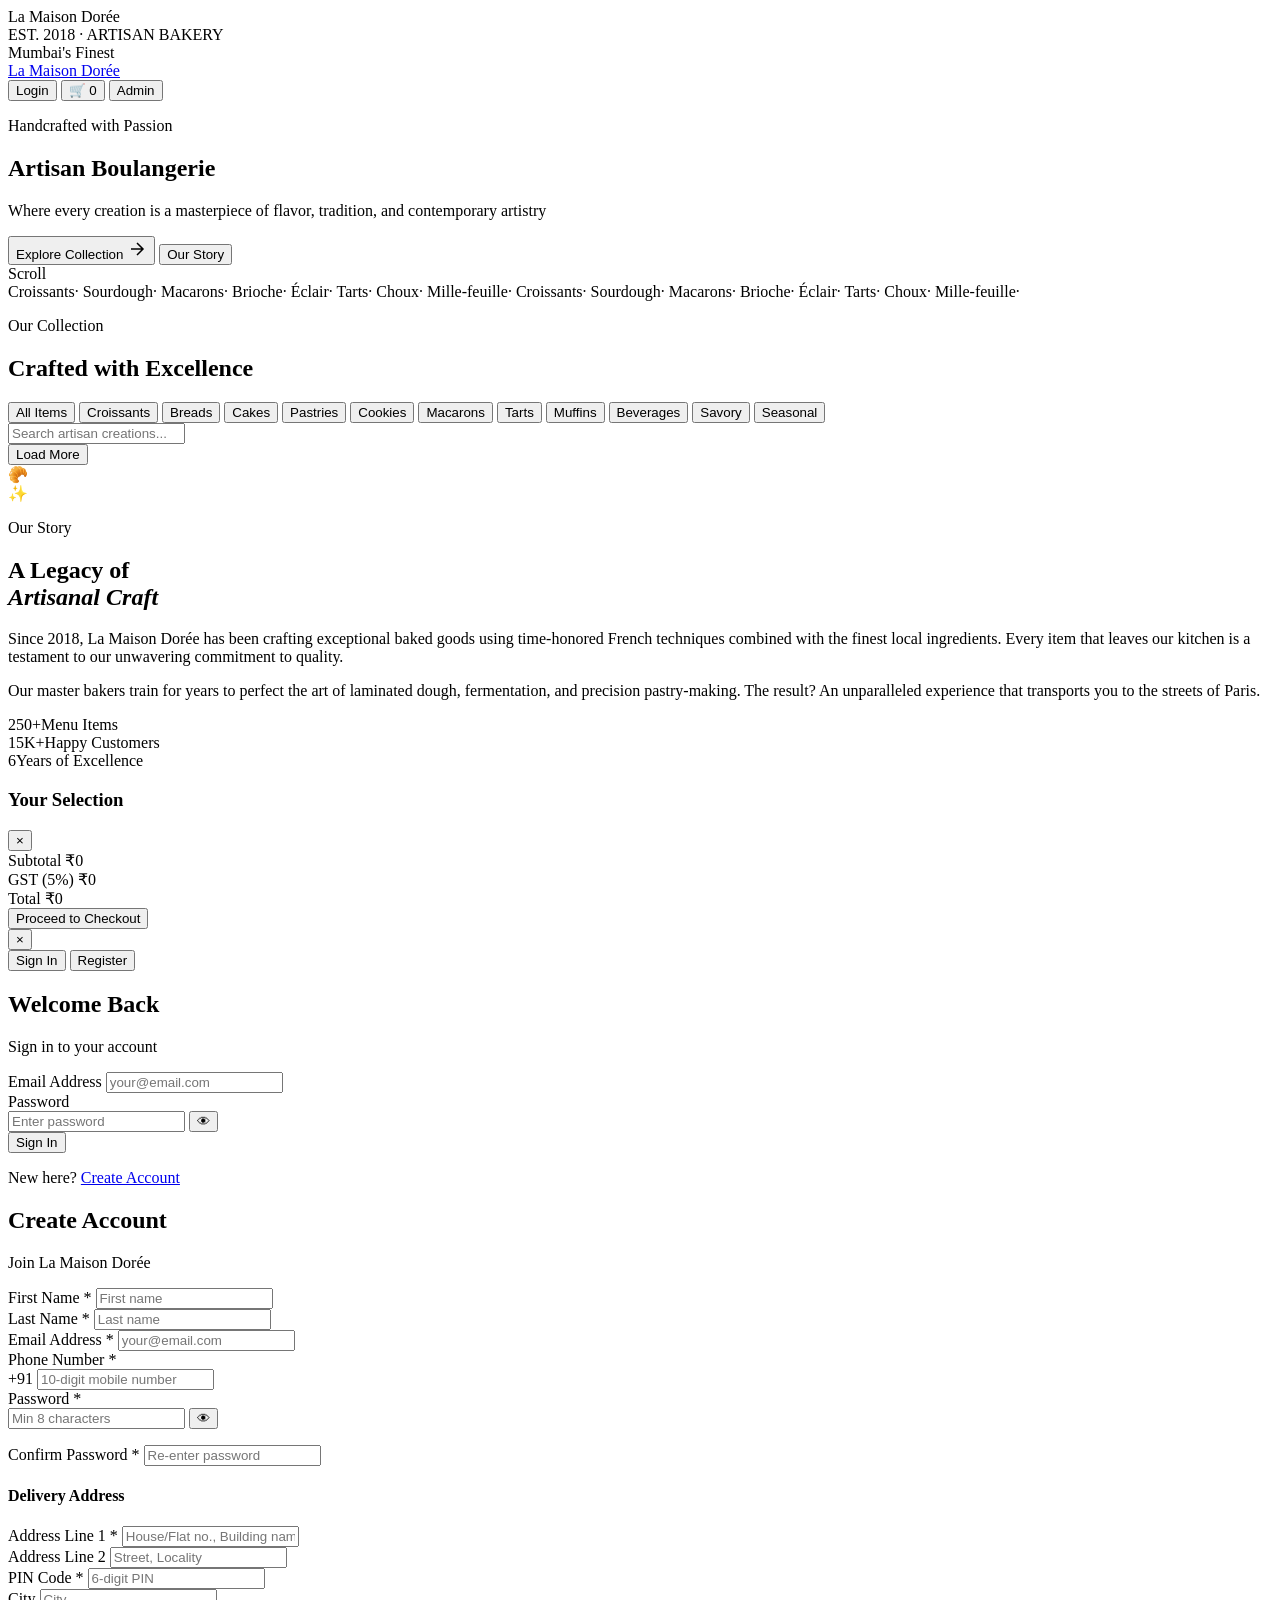
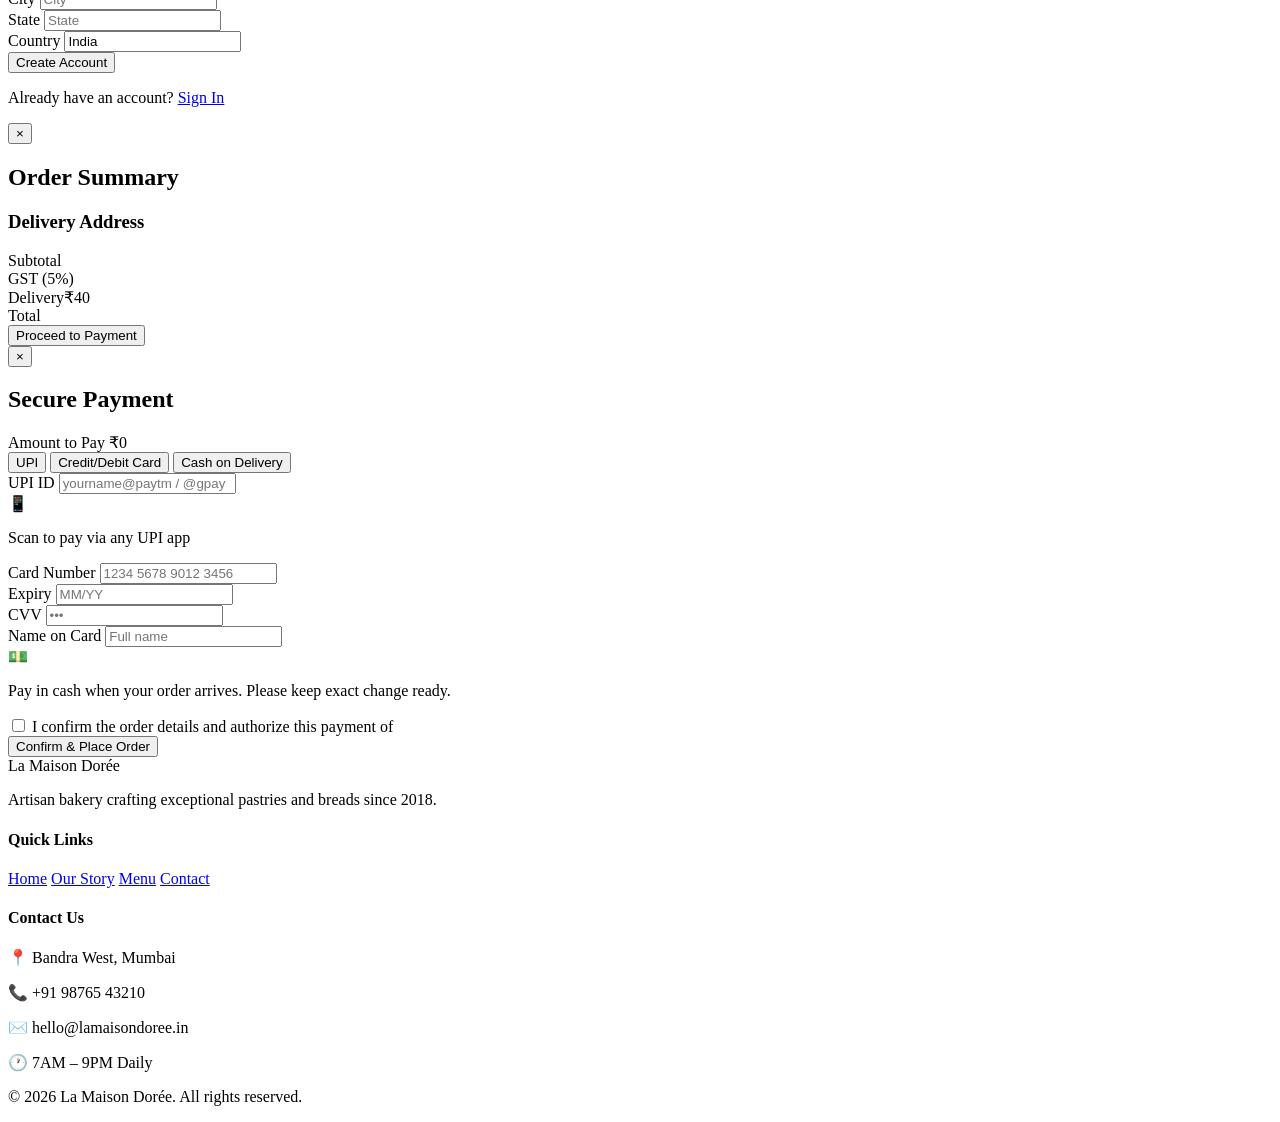
==== index.html @ 624732c1 "Add files via upload" ====
<!DOCTYPE html>
<html lang="en">
<head>
<meta charset="UTF-8">
<meta name="viewport" content="width=device-width, initial-scale=1.0">
<title>La Maison Dorée — Artisan Bakery</title>
<link rel="preconnect" href="https://fonts.googleapis.com">
<link href="https://fonts.googleapis.com/css2?family=Cormorant+Garamond:ital,wght@0,300;0,400;0,600;1,300;1,400&family=Montserrat:wght@200;300;400;500&family=Playfair+Display:ital,wght@0,400;0,700;1,400&display=swap" rel="stylesheet">
<link rel="stylesheet" href="css/customer.css">
</head>
<body>

<!-- Preloader -->
<div id="preloader">
  <div class="preloader-inner">
    <div class="preloader-logo">La Maison Dorée</div>
    <div class="preloader-line"></div>
    <div class="preloader-text">EST. 2018 · ARTISAN BAKERY</div>
  </div>
</div>

<!-- Cursor -->
<div class="custom-cursor" id="cursor"></div>
<div class="custom-cursor-follower" id="cursor-follower"></div>

<!-- Navigation -->
<nav class="nav" id="nav">
  <div class="nav-left">
    <span class="nav-tagline">Mumbai's Finest</span>
  </div>
  <div class="nav-center">
    <a href="index.html" class="nav-logo">La Maison Dorée</a>
  </div>
  <div class="nav-right">
    <button class="nav-btn" onclick="openAuthModal()">
      <span id="nav-user-name">Login</span>
    </button>
    <button class="cart-btn" onclick="openCart()">
      <span class="cart-icon">🛒</span>
      <span class="cart-count" id="cart-count">0</span>
    </button>
    <button class="nav-btn admin-link" onclick="window.location.href='admin.html'">Admin</button>
  </div>
</nav>

<!-- Hero Section -->
<section class="hero">
  <div class="hero-bg">
    <div class="hero-gradient"></div>
    <div class="hero-particles" id="particles"></div>
  </div>
  <div class="hero-content">
    <p class="hero-eyebrow reveal-up">Handcrafted with Passion</p>
    <h1 class="hero-title reveal-up">
      <span class="hero-title-line">Artisan</span>
      <span class="hero-title-line italic">Boulangerie</span>
    </h1>
    <p class="hero-subtitle reveal-up">Where every creation is a masterpiece of flavor, tradition, and contemporary artistry</p>
    <div class="hero-actions reveal-up">
      <button class="btn-primary" onclick="document.getElementById('products').scrollIntoView({behavior:'smooth'})">
        <span>Explore Collection</span>
        <svg width="20" height="20" viewBox="0 0 20 20" fill="none"><path d="M4 10h12M10 4l6 6-6 6" stroke="currentColor" stroke-width="1.5"/></svg>
      </button>
      <button class="btn-ghost" onclick="document.getElementById('about').scrollIntoView({behavior:'smooth'})">Our Story</button>
    </div>
  </div>
  <div class="hero-scroll-indicator">
    <div class="scroll-line"></div>
    <span>Scroll</span>
  </div>
</section>

<!-- Marquee -->
<div class="marquee-section">
  <div class="marquee-track">
    <span>Croissants</span><span class="dot">·</span>
    <span>Sourdough</span><span class="dot">·</span>
    <span>Macarons</span><span class="dot">·</span>
    <span>Brioche</span><span class="dot">·</span>
    <span>Éclair</span><span class="dot">·</span>
    <span>Tarts</span><span class="dot">·</span>
    <span>Choux</span><span class="dot">·</span>
    <span>Mille-feuille</span><span class="dot">·</span>
    <span>Croissants</span><span class="dot">·</span>
    <span>Sourdough</span><span class="dot">·</span>
    <span>Macarons</span><span class="dot">·</span>
    <span>Brioche</span><span class="dot">·</span>
    <span>Éclair</span><span class="dot">·</span>
    <span>Tarts</span><span class="dot">·</span>
    <span>Choux</span><span class="dot">·</span>
    <span>Mille-feuille</span><span class="dot">·</span>
  </div>
</div>

<!-- Categories Filter -->
<section class="categories-section" id="products">
  <div class="section-header">
    <p class="section-eyebrow">Our Collection</p>
    <h2 class="section-title">Crafted with Excellence</h2>
  </div>
  <div class="categories-filter" id="categories-filter">
    <button class="cat-btn active" data-cat="all">All Items</button>
    <button class="cat-btn" data-cat="croissants">Croissants</button>
    <button class="cat-btn" data-cat="breads">Breads</button>
    <button class="cat-btn" data-cat="cakes">Cakes</button>
    <button class="cat-btn" data-cat="pastries">Pastries</button>
    <button class="cat-btn" data-cat="cookies">Cookies</button>
    <button class="cat-btn" data-cat="macarons">Macarons</button>
    <button class="cat-btn" data-cat="tarts">Tarts</button>
    <button class="cat-btn" data-cat="muffins">Muffins</button>
    <button class="cat-btn" data-cat="beverages">Beverages</button>
    <button class="cat-btn" data-cat="savory">Savory</button>
    <button class="cat-btn" data-cat="seasonal">Seasonal</button>
  </div>

  <!-- Search -->
  <div class="search-bar-wrap">
    <input type="text" id="product-search" placeholder="Search artisan creations..." class="search-bar" oninput="filterProducts()">
  </div>

  <!-- Products Grid -->
  <div class="products-grid" id="products-grid"></div>
  
  <div class="load-more-wrap">
    <button class="btn-outline" id="load-more-btn" onclick="loadMore()">Load More</button>
  </div>
</section>

<!-- About Section -->
<section class="about-section" id="about">
  <div class="about-grid">
    <div class="about-visual">
      <div class="about-img-stack">
        <div class="about-img-main">🥐</div>
        <div class="about-img-accent">✨</div>
      </div>
    </div>
    <div class="about-content">
      <p class="section-eyebrow">Our Story</p>
      <h2 class="section-title">A Legacy of<br><em>Artisanal Craft</em></h2>
      <p class="about-text">Since 2018, La Maison Dorée has been crafting exceptional baked goods using time-honored French techniques combined with the finest local ingredients. Every item that leaves our kitchen is a testament to our unwavering commitment to quality.</p>
      <p class="about-text">Our master bakers train for years to perfect the art of laminated dough, fermentation, and precision pastry-making. The result? An unparalleled experience that transports you to the streets of Paris.</p>
      <div class="about-stats">
        <div class="stat"><span class="stat-num">250+</span><span class="stat-label">Menu Items</span></div>
        <div class="stat"><span class="stat-num">15K+</span><span class="stat-label">Happy Customers</span></div>
        <div class="stat"><span class="stat-num">6</span><span class="stat-label">Years of Excellence</span></div>
      </div>
    </div>
  </div>
</section>

<!-- Cart Sidebar -->
<div class="cart-overlay" id="cart-overlay" onclick="closeCart()"></div>
<div class="cart-sidebar" id="cart-sidebar">
  <div class="cart-header">
    <h3>Your Selection</h3>
    <button onclick="closeCart()" class="cart-close">×</button>
  </div>
  <div class="cart-items" id="cart-items"></div>
  <div class="cart-footer">
    <div class="cart-total-row">
      <span>Subtotal</span>
      <span id="cart-subtotal">₹0</span>
    </div>
    <div class="cart-total-row">
      <span>GST (5%)</span>
      <span id="cart-tax">₹0</span>
    </div>
    <div class="cart-total-row cart-total-final">
      <span>Total</span>
      <span id="cart-total">₹0</span>
    </div>
    <button class="btn-primary full-width" onclick="proceedToCheckout()">Proceed to Checkout</button>
  </div>
</div>

<!-- Auth Modal -->
<div class="modal-overlay" id="auth-modal-overlay">
  <div class="modal auth-modal">
    <button class="modal-close" onclick="closeAuthModal()">×</button>
    <div class="auth-tabs">
      <button class="auth-tab active" id="login-tab" onclick="switchTab('login')">Sign In</button>
      <button class="auth-tab" id="signup-tab" onclick="switchTab('signup')">Register</button>
    </div>
    
    <!-- Login Form -->
    <div id="login-form" class="auth-form">
      <h2>Welcome Back</h2>
      <p class="auth-subtitle">Sign in to your account</p>
      <div class="form-group">
        <label>Email Address</label>
        <input type="email" id="login-email" placeholder="your@email.com" class="form-input">
      </div>
      <div class="form-group">
        <label>Password</label>
        <div class="input-pw-wrap">
          <input type="password" id="login-password" placeholder="Enter password" class="form-input">
          <button class="pw-toggle" onclick="togglePw('login-password')">👁</button>
        </div>
      </div>
      <div id="login-error" class="form-error"></div>
      <button class="btn-primary full-width" onclick="loginUser()">Sign In</button>
      <p class="auth-switch">New here? <a href="#" onclick="switchTab('signup')">Create Account</a></p>
    </div>
    
    <!-- Signup Form -->
    <div id="signup-form" class="auth-form hidden">
      <h2>Create Account</h2>
      <p class="auth-subtitle">Join La Maison Dorée</p>
      <div class="form-row">
        <div class="form-group">
          <label>First Name *</label>
          <input type="text" id="su-fname" placeholder="First name" class="form-input">
        </div>
        <div class="form-group">
          <label>Last Name *</label>
          <input type="text" id="su-lname" placeholder="Last name" class="form-input">
        </div>
      </div>
      <div class="form-group">
        <label>Email Address *</label>
        <input type="email" id="su-email" placeholder="your@email.com" class="form-input">
      </div>
      <div class="form-group">
        <label>Phone Number *</label>
        <div class="phone-wrap">
          <span class="phone-prefix">+91</span>
          <input type="tel" id="su-phone" placeholder="10-digit mobile number" class="form-input" maxlength="10">
        </div>
      </div>
      <div class="form-group">
        <label>Password *</label>
        <div class="input-pw-wrap">
          <input type="password" id="su-password" placeholder="Min 8 characters" class="form-input" oninput="checkPasswordStrength(this.value)">
          <button class="pw-toggle" onclick="togglePw('su-password')">👁</button>
        </div>
        <div class="pw-strength-bar"><div id="pw-strength-fill"></div></div>
        <p class="pw-strength-text" id="pw-strength-text"></p>
      </div>
      <div class="form-group">
        <label>Confirm Password *</label>
        <input type="password" id="su-confirm-password" placeholder="Re-enter password" class="form-input">
      </div>
      <div class="address-section">
        <h4 class="address-title">Delivery Address</h4>
        <div class="form-group">
          <label>Address Line 1 *</label>
          <input type="text" id="su-addr1" placeholder="House/Flat no., Building name" class="form-input">
        </div>
        <div class="form-group">
          <label>Address Line 2</label>
          <input type="text" id="su-addr2" placeholder="Street, Locality" class="form-input">
        </div>
        <div class="form-row">
          <div class="form-group">
            <label>PIN Code *</label>
            <input type="text" id="su-pin" placeholder="6-digit PIN" class="form-input" maxlength="6" oninput="fetchPincode(this.value)">
          </div>
          <div class="form-group">
            <label>City</label>
            <input type="text" id="su-city" placeholder="City" class="form-input" readonly>
          </div>
        </div>
        <div class="form-row">
          <div class="form-group">
            <label>State</label>
            <input type="text" id="su-state" placeholder="State" class="form-input" readonly>
          </div>
          <div class="form-group">
            <label>Country</label>
            <input type="text" id="su-country" value="India" class="form-input" readonly>
          </div>
        </div>
      </div>
      <div id="signup-error" class="form-error"></div>
      <button class="btn-primary full-width" onclick="registerUser()">Create Account</button>
      <p class="auth-switch">Already have an account? <a href="#" onclick="switchTab('login')">Sign In</a></p>
    </div>
  </div>
</div>

<!-- Checkout Modal -->
<div class="modal-overlay" id="checkout-modal-overlay">
  <div class="modal checkout-modal">
    <button class="modal-close" onclick="closeCheckout()">×</button>
    <h2>Order Summary</h2>
    <div id="checkout-items-list"></div>
    <div class="checkout-address-section">
      <h3>Delivery Address</h3>
      <div id="checkout-address-display"></div>
    </div>
    <div class="checkout-totals">
      <div class="checkout-row"><span>Subtotal</span><span id="co-subtotal"></span></div>
      <div class="checkout-row"><span>GST (5%)</span><span id="co-tax"></span></div>
      <div class="checkout-row"><span>Delivery</span><span>₹40</span></div>
      <div class="checkout-row total-row"><span>Total</span><span id="co-total"></span></div>
    </div>
    <button class="btn-primary full-width" onclick="goToPayment()">Proceed to Payment</button>
  </div>
</div>

<!-- Payment Modal -->
<div class="modal-overlay" id="payment-modal-overlay">
  <div class="modal payment-modal">
    <button class="modal-close" onclick="closePayment()">×</button>
    <h2>Secure Payment</h2>
    <div class="payment-amount-display">
      <span class="pay-label">Amount to Pay</span>
      <span class="pay-amount" id="pay-amount-display">₹0</span>
    </div>
    <div class="payment-methods">
      <button class="pay-method-btn active" data-method="upi">UPI</button>
      <button class="pay-method-btn" data-method="card">Credit/Debit Card</button>
      <button class="pay-method-btn" data-method="cod">Cash on Delivery</button>
    </div>
    <div class="pay-upi pay-section active" id="pay-upi">
      <div class="form-group">
        <label>UPI ID</label>
        <input type="text" id="upi-id" placeholder="yourname@paytm / @gpay" class="form-input">
      </div>
      <div class="qr-mock">
        <div class="qr-inner">📱</div>
        <p>Scan to pay via any UPI app</p>
      </div>
    </div>
    <div class="pay-card pay-section" id="pay-card">
      <div class="form-group">
        <label>Card Number</label>
        <input type="text" id="card-num" placeholder="1234 5678 9012 3456" class="form-input" maxlength="19" oninput="formatCard(this)">
      </div>
      <div class="form-row">
        <div class="form-group">
          <label>Expiry</label>
          <input type="text" id="card-exp" placeholder="MM/YY" class="form-input" maxlength="5">
        </div>
        <div class="form-group">
          <label>CVV</label>
          <input type="password" id="card-cvv" placeholder="•••" class="form-input" maxlength="3">
        </div>
      </div>
      <div class="form-group">
        <label>Name on Card</label>
        <input type="text" id="card-name" placeholder="Full name" class="form-input">
      </div>
    </div>
    <div class="pay-cod pay-section" id="pay-cod">
      <div class="cod-info">
        <span class="cod-icon">💵</span>
        <p>Pay in cash when your order arrives. Please keep exact change ready.</p>
      </div>
    </div>
    <div class="payment-confirm-check">
      <label class="checkbox-label">
        <input type="checkbox" id="payment-confirm-checkbox">
        <span class="checkmark"></span>
        I confirm the order details and authorize this payment of <strong id="confirm-amount"></strong>
      </label>
    </div>
    <button class="btn-primary full-width" onclick="confirmPayment()">Confirm & Place Order</button>
  </div>
</div>

<!-- Footer -->
<footer class="footer">
  <div class="footer-top">
    <div class="footer-brand">
      <div class="footer-logo">La Maison Dorée</div>
      <p>Artisan bakery crafting exceptional pastries and breads since 2018.</p>
    </div>
    <div class="footer-links">
      <h4>Quick Links</h4>
      <a href="#">Home</a>
      <a href="#">Our Story</a>
      <a href="#">Menu</a>
      <a href="#">Contact</a>
    </div>
    <div class="footer-contact">
      <h4>Contact Us</h4>
      <p>📍 Bandra West, Mumbai</p>
      <p>📞 +91 98765 43210</p>
      <p>✉️ hello@lamaisondoree.in</p>
      <p>🕐 7AM – 9PM Daily</p>
    </div>
  </div>
  <div class="footer-bottom">
    <p>© 2026 La Maison Dorée. All rights reserved.</p>
  </div>
</footer>

<!-- Toast Notification -->
<div class="toast" id="toast"></div>

<script src="js/products-data.js"></script>
<script src="js/customer.js"></script>
</body>
</html>
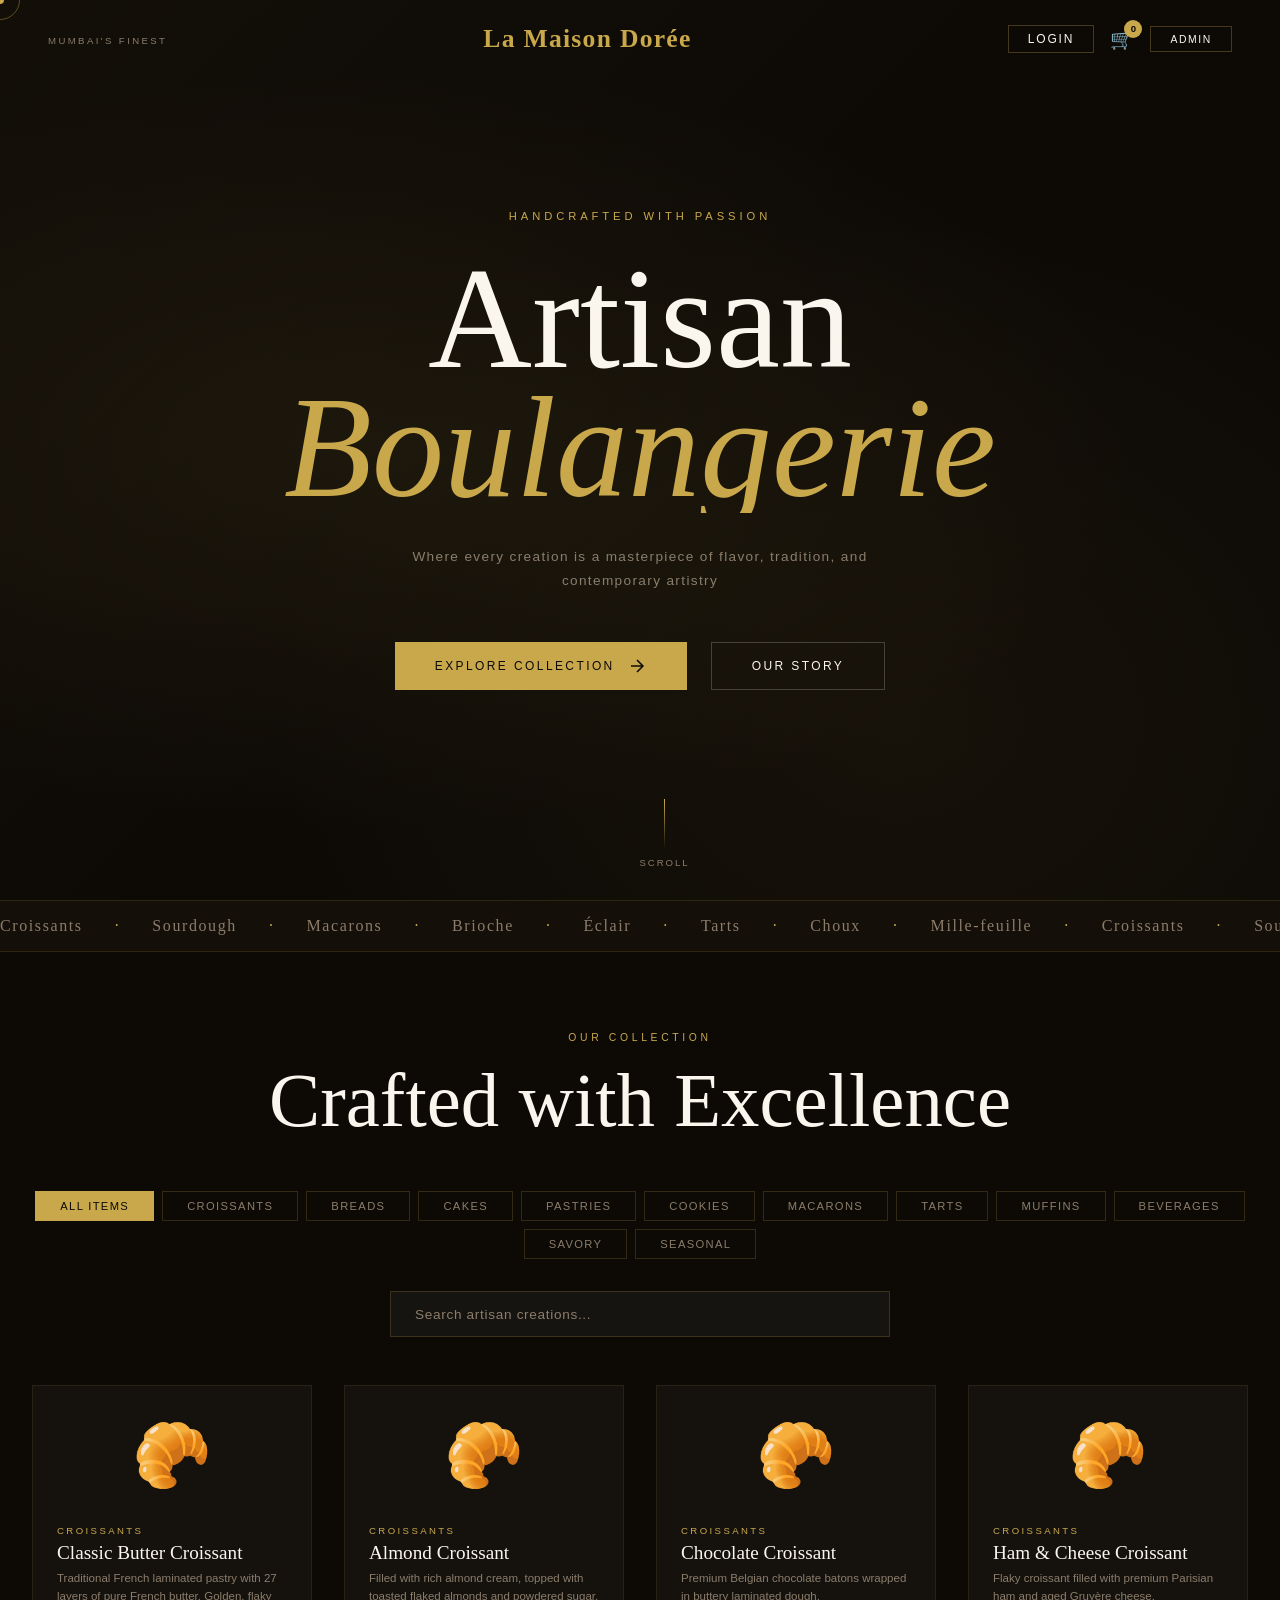
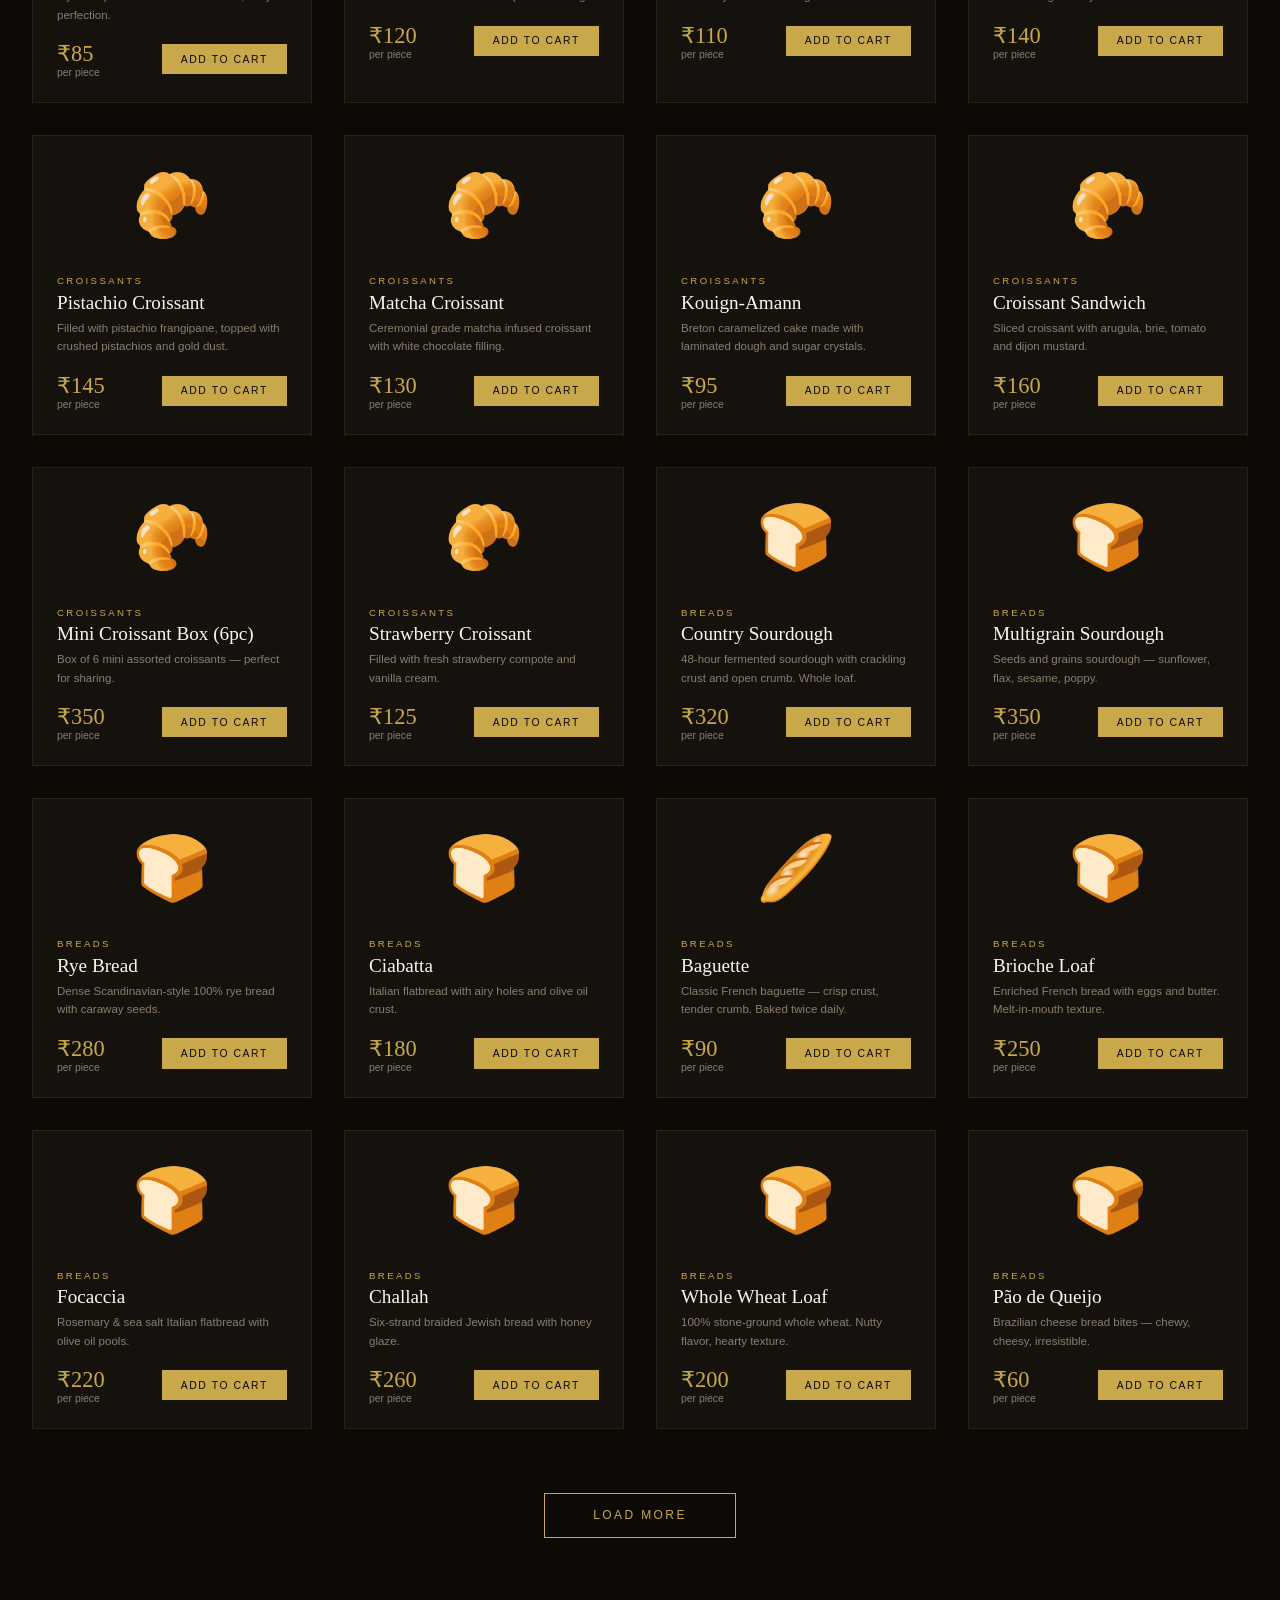
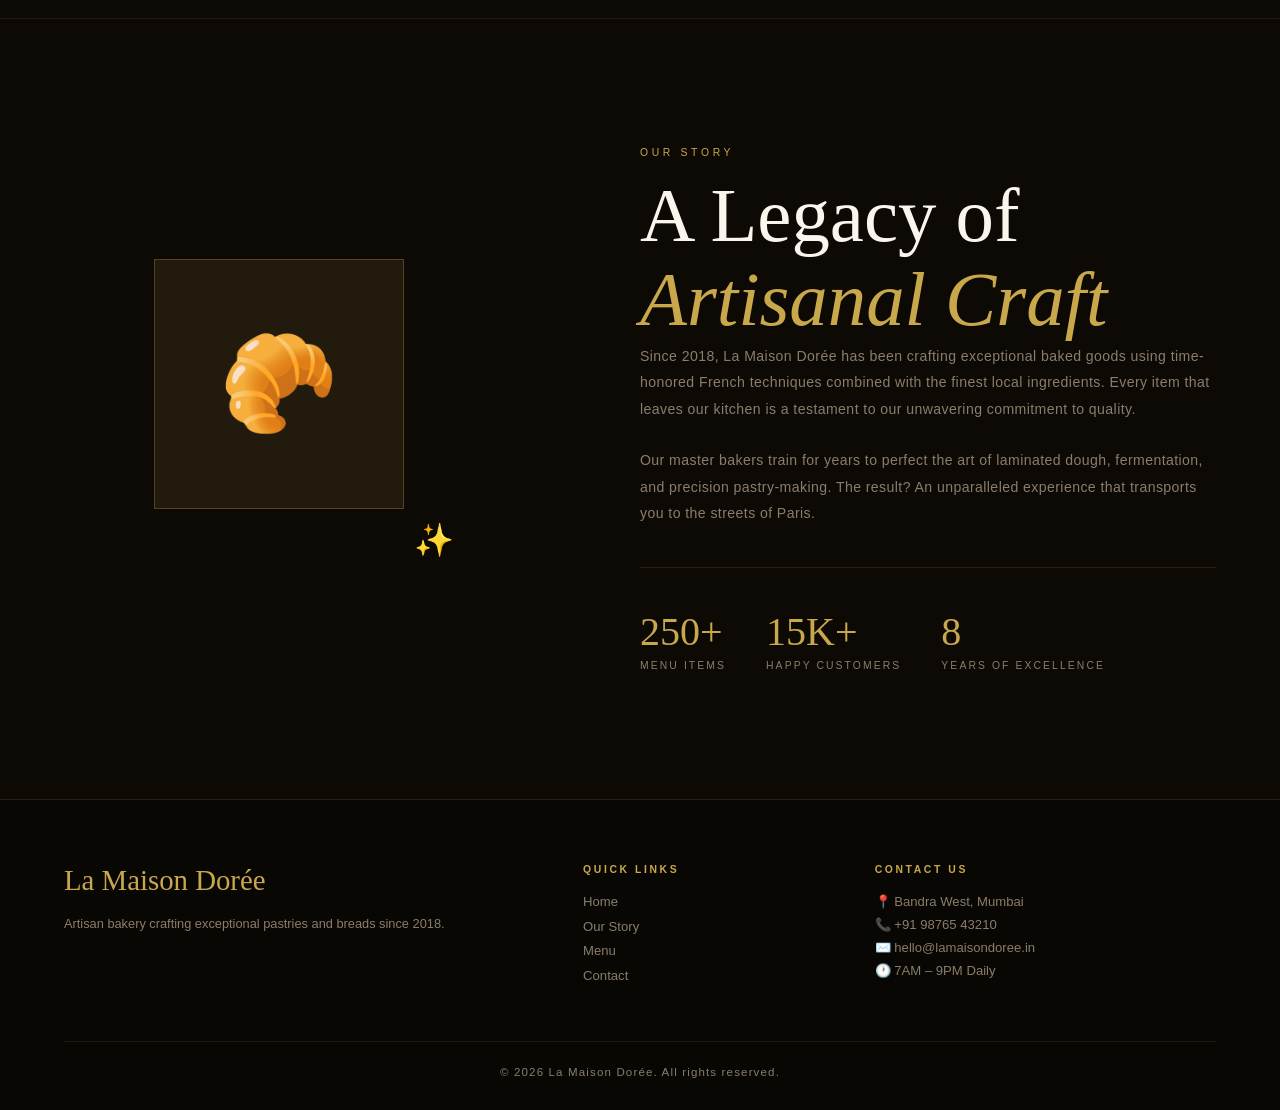
==== commit b513a9f6: "Update years of excellence from 6 to 8" ====
--- a/index.html
+++ b/index.html
@@ -143,7 +143,7 @@
       <div class="about-stats">
         <div class="stat"><span class="stat-num">250+</span><span class="stat-label">Menu Items</span></div>
         <div class="stat"><span class="stat-num">15K+</span><span class="stat-label">Happy Customers</span></div>
-        <div class="stat"><span class="stat-num">6</span><span class="stat-label">Years of Excellence</span></div>
+        <div class="stat"><span class="stat-num">8</span><span class="stat-label">Years of Excellence</span></div>
       </div>
     </div>
   </div>
--- a/css/customer.css
+++ b/css/customer.css
@@ -0,0 +1,798 @@
+/* =====================================================
+   LA MAISON DORÉE — Customer CSS
+   Inspired by Pagani's elegance & precision
+   ===================================================== */
+
+:root {
+  --gold: #C9A84C;
+  --gold-light: #E8C97A;
+  --gold-dark: #9A7A2E;
+  --cream: #FAF6EE;
+  --cream-dark: #F0E8D8;
+  --noir: #0D0A06;
+  --noir-soft: #1A1511;
+  --charcoal: #2C2416;
+  --warm-gray: #8B7D6B;
+  --white: #FFFFFF;
+  --font-display: 'Cormorant Garamond', serif;
+  --font-body: 'Montserrat', sans-serif;
+  --font-accent: 'Playfair Display', serif;
+  --ease-luxury: cubic-bezier(0.25, 0.46, 0.45, 0.94);
+  --ease-sharp: cubic-bezier(0.76, 0, 0.24, 1);
+  --transition: all 0.6s var(--ease-luxury);
+}
+
+* { margin: 0; padding: 0; box-sizing: border-box; }
+
+html { scroll-behavior: smooth; }
+
+body {
+  background: var(--noir);
+  color: var(--cream);
+  font-family: var(--font-body);
+  overflow-x: hidden;
+  cursor: none;
+}
+
+/* ---- CUSTOM CURSOR ---- */
+.custom-cursor {
+  position: fixed; width: 8px; height: 8px;
+  background: var(--gold); border-radius: 50%;
+  pointer-events: none; z-index: 10000;
+  transition: transform 0.1s;
+  transform: translate(-50%,-50%);
+}
+.custom-cursor-follower {
+  position: fixed; width: 40px; height: 40px;
+  border: 1px solid rgba(201,168,76,0.4); border-radius: 50%;
+  pointer-events: none; z-index: 9999;
+  transition: transform 0.35s var(--ease-luxury);
+  transform: translate(-50%,-50%);
+}
+body:hover .custom-cursor { transform: translate(-50%,-50%) scale(1); }
+a, button { cursor: none; }
+
+/* ---- PRELOADER ---- */
+#preloader {
+  position: fixed; inset: 0;
+  background: var(--noir);
+  z-index: 99999;
+  display: flex; align-items: center; justify-content: center;
+  transition: opacity 0.8s var(--ease-luxury), visibility 0.8s;
+}
+#preloader.done { opacity: 0; visibility: hidden; }
+
+.preloader-inner { text-align: center; }
+.preloader-logo {
+  font-family: var(--font-display);
+  font-size: clamp(2rem, 6vw, 4rem);
+  color: var(--gold);
+  letter-spacing: 0.08em;
+  opacity: 0;
+  animation: fadeInUp 1s 0.3s var(--ease-luxury) forwards;
+}
+.preloader-line {
+  width: 0; height: 1px;
+  background: var(--gold);
+  margin: 1.5rem auto;
+  animation: expandLine 1.2s 0.8s var(--ease-sharp) forwards;
+}
+.preloader-text {
+  font-size: 0.65rem; letter-spacing: 0.3em;
+  color: var(--warm-gray); text-transform: uppercase;
+  opacity: 0;
+  animation: fadeInUp 0.8s 1.4s var(--ease-luxury) forwards;
+}
+
+@keyframes fadeInUp {
+  from { opacity: 0; transform: translateY(20px); }
+  to { opacity: 1; transform: translateY(0); }
+}
+@keyframes expandLine {
+  to { width: 200px; }
+}
+
+/* ---- NAVIGATION ---- */
+.nav {
+  position: fixed; top: 0; left: 0; right: 0; z-index: 1000;
+  display: flex; align-items: center; justify-content: space-between;
+  padding: 1.5rem 3rem;
+  background: transparent;
+  transition: var(--transition);
+  border-bottom: 1px solid transparent;
+}
+.nav.scrolled {
+  background: rgba(13,10,6,0.95);
+  border-bottom-color: rgba(201,168,76,0.15);
+  padding: 1rem 3rem;
+  backdrop-filter: blur(20px);
+}
+.nav-logo {
+  font-family: var(--font-display);
+  font-size: 1.6rem; font-weight: 600;
+  color: var(--gold); text-decoration: none;
+  letter-spacing: 0.05em;
+  transition: var(--transition);
+}
+.nav-tagline {
+  font-size: 0.6rem; letter-spacing: 0.25em;
+  color: var(--warm-gray); text-transform: uppercase;
+}
+.nav-btn {
+  background: none; border: 1px solid rgba(201,168,76,0.3);
+  color: var(--cream); padding: 0.4rem 1.2rem;
+  font-family: var(--font-body); font-size: 0.75rem;
+  letter-spacing: 0.15em; text-transform: uppercase;
+  transition: var(--transition); cursor: none;
+}
+.nav-btn:hover {
+  background: var(--gold); color: var(--noir);
+  border-color: var(--gold);
+}
+.nav-right { display: flex; gap: 1rem; align-items: center; }
+.cart-btn {
+  background: none; border: none; position: relative;
+  font-size: 1.2rem; cursor: none;
+  transition: transform 0.3s;
+}
+.cart-btn:hover { transform: scale(1.15); }
+.cart-count {
+  position: absolute; top: -8px; right: -8px;
+  background: var(--gold); color: var(--noir);
+  border-radius: 50%; width: 18px; height: 18px;
+  display: flex; align-items: center; justify-content: center;
+  font-size: 0.6rem; font-weight: 600;
+}
+.admin-link { font-size: 0.65rem !important; }
+
+/* ---- HERO ---- */
+.hero {
+  height: 100vh; position: relative;
+  display: flex; align-items: center; justify-content: center;
+  overflow: hidden;
+}
+.hero-bg {
+  position: absolute; inset: 0;
+  background: radial-gradient(ellipse at 30% 50%, rgba(201,168,76,0.08) 0%, transparent 60%),
+              radial-gradient(ellipse at 70% 80%, rgba(201,168,76,0.05) 0%, transparent 50%),
+              var(--noir);
+}
+.hero-gradient {
+  position: absolute; inset: 0;
+  background: linear-gradient(135deg, rgba(201,168,76,0.03) 0%, transparent 50%);
+}
+.hero-particles {
+  position: absolute; inset: 0; overflow: hidden;
+}
+.particle {
+  position: absolute; border-radius: 50%;
+  background: var(--gold); opacity: 0;
+  animation: floatParticle var(--dur, 8s) var(--delay, 0s) infinite ease-in-out;
+}
+@keyframes floatParticle {
+  0%, 100% { opacity: 0; transform: translateY(0) scale(0); }
+  10% { opacity: 0.6; }
+  50% { transform: translateY(-80px) scale(1); opacity: 0.3; }
+  90% { opacity: 0; }
+}
+
+.hero-content {
+  text-align: center; z-index: 2; padding: 2rem;
+  max-width: 900px;
+}
+.hero-eyebrow {
+  font-size: 0.7rem; letter-spacing: 0.35em;
+  text-transform: uppercase; color: var(--gold);
+  margin-bottom: 2rem; opacity: 0;
+  animation: revealUp 1s 1.8s var(--ease-luxury) forwards;
+}
+.hero-title {
+  font-family: var(--font-display);
+  font-size: clamp(4rem, 12vw, 9rem);
+  font-weight: 300; line-height: 0.9;
+  color: var(--cream); margin-bottom: 2rem;
+  overflow: hidden;
+}
+.hero-title-line {
+  display: block; opacity: 0;
+  animation: revealLine 1.2s var(--ease-sharp) forwards;
+}
+.hero-title-line:nth-child(1) { animation-delay: 2s; }
+.hero-title-line:nth-child(2) { animation-delay: 2.3s; color: var(--gold); }
+.hero-title .italic { font-style: italic; font-weight: 300; }
+
+.hero-subtitle {
+  font-size: 0.85rem; letter-spacing: 0.1em;
+  color: var(--warm-gray); max-width: 500px; margin: 0 auto 3rem;
+  line-height: 1.8; opacity: 0;
+  animation: revealUp 1s 2.8s var(--ease-luxury) forwards;
+}
+.hero-actions {
+  display: flex; gap: 1.5rem; justify-content: center;
+  opacity: 0; animation: revealUp 1s 3.1s var(--ease-luxury) forwards;
+}
+@keyframes revealUp {
+  from { opacity: 0; transform: translateY(30px); }
+  to { opacity: 1; transform: translateY(0); }
+}
+@keyframes revealLine {
+  from { opacity: 0; transform: translateY(100%); }
+  to { opacity: 1; transform: translateY(0); }
+}
+
+.hero-scroll-indicator {
+  position: absolute; bottom: 2rem; left: 50%;
+  transform: translateX(-50%);
+  display: flex; flex-direction: column; align-items: center; gap: 0.5rem;
+  opacity: 0; animation: fadeInUp 1s 3.5s forwards;
+  color: var(--warm-gray); font-size: 0.6rem;
+  letter-spacing: 0.2em; text-transform: uppercase;
+}
+.scroll-line {
+  width: 1px; height: 50px;
+  background: linear-gradient(to bottom, var(--gold), transparent);
+  animation: scrollPulse 2s infinite;
+}
+@keyframes scrollPulse {
+  0%, 100% { opacity: 0.3; transform: scaleY(0.8); }
+  50% { opacity: 1; transform: scaleY(1); }
+}
+
+/* ---- BUTTONS ---- */
+.btn-primary {
+  display: inline-flex; align-items: center; gap: 0.75rem;
+  background: var(--gold); color: var(--noir);
+  border: none; padding: 0.9rem 2.5rem;
+  font-family: var(--font-body); font-size: 0.75rem;
+  letter-spacing: 0.2em; text-transform: uppercase;
+  font-weight: 500; cursor: none;
+  position: relative; overflow: hidden;
+  transition: var(--transition);
+}
+.btn-primary::before {
+  content: ''; position: absolute; inset: 0;
+  background: var(--gold-dark);
+  transform: scaleX(0); transform-origin: right;
+  transition: transform 0.5s var(--ease-sharp);
+}
+.btn-primary:hover::before { transform: scaleX(1); transform-origin: left; }
+.btn-primary span, .btn-primary svg { position: relative; z-index: 1; }
+
+.btn-ghost {
+  background: transparent; color: var(--cream);
+  border: 1px solid rgba(255,255,255,0.2);
+  padding: 0.9rem 2.5rem;
+  font-family: var(--font-body); font-size: 0.75rem;
+  letter-spacing: 0.2em; text-transform: uppercase;
+  cursor: none; transition: var(--transition);
+}
+.btn-ghost:hover { border-color: var(--gold); color: var(--gold); }
+
+.btn-outline {
+  background: transparent; color: var(--gold);
+  border: 1px solid var(--gold);
+  padding: 0.9rem 3rem;
+  font-family: var(--font-body); font-size: 0.75rem;
+  letter-spacing: 0.2em; text-transform: uppercase;
+  cursor: none; transition: var(--transition);
+}
+.btn-outline:hover { background: var(--gold); color: var(--noir); }
+.full-width { width: 100%; justify-content: center; }
+
+/* ---- MARQUEE ---- */
+.marquee-section {
+  border-top: 1px solid rgba(201,168,76,0.15);
+  border-bottom: 1px solid rgba(201,168,76,0.15);
+  padding: 1rem 0; overflow: hidden;
+  background: rgba(201,168,76,0.03);
+}
+.marquee-track {
+  display: flex; gap: 2rem; white-space: nowrap;
+  animation: marquee 25s linear infinite;
+  font-family: var(--font-display);
+  font-size: 1rem; color: var(--warm-gray);
+  letter-spacing: 0.1em;
+}
+.dot { color: var(--gold); }
+@keyframes marquee {
+  from { transform: translateX(0); }
+  to { transform: translateX(-50%); }
+}
+
+/* ---- SECTION HEADER ---- */
+.section-header {
+  text-align: center; padding: 5rem 2rem 3rem;
+}
+.section-eyebrow {
+  font-size: 0.65rem; letter-spacing: 0.35em;
+  text-transform: uppercase; color: var(--gold);
+  margin-bottom: 1rem;
+}
+.section-title {
+  font-family: var(--font-display);
+  font-size: clamp(2.5rem, 6vw, 5rem);
+  font-weight: 300; color: var(--cream);
+  line-height: 1.1;
+}
+.section-title em { color: var(--gold); font-style: italic; }
+
+/* ---- CATEGORIES ---- */
+.categories-section { padding: 0 2rem 5rem; }
+.categories-filter {
+  display: flex; flex-wrap: wrap; gap: 0.5rem;
+  justify-content: center; margin-bottom: 2rem;
+}
+.cat-btn {
+  background: transparent; border: 1px solid rgba(201,168,76,0.2);
+  color: var(--warm-gray); padding: 0.5rem 1.5rem;
+  font-family: var(--font-body); font-size: 0.7rem;
+  letter-spacing: 0.12em; text-transform: uppercase;
+  cursor: none; transition: var(--transition);
+}
+.cat-btn:hover, .cat-btn.active {
+  background: var(--gold); color: var(--noir);
+  border-color: var(--gold);
+}
+
+.search-bar-wrap {
+  max-width: 500px; margin: 0 auto 3rem;
+}
+.search-bar {
+  width: 100%;
+  background: rgba(255,255,255,0.04);
+  border: 1px solid rgba(201,168,76,0.2);
+  color: var(--cream);
+  padding: 0.9rem 1.5rem;
+  font-family: var(--font-body); font-size: 0.85rem;
+  letter-spacing: 0.05em;
+  transition: var(--transition);
+}
+.search-bar:focus {
+  outline: none;
+  border-color: var(--gold);
+  background: rgba(201,168,76,0.05);
+}
+.search-bar::placeholder { color: var(--warm-gray); }
+
+/* ---- PRODUCTS GRID ---- */
+.products-grid {
+  display: grid;
+  grid-template-columns: repeat(auto-fill, minmax(280px, 1fr));
+  gap: 2rem; max-width: 1400px; margin: 0 auto;
+}
+.product-card {
+  background: rgba(255,255,255,0.03);
+  border: 1px solid rgba(201,168,76,0.1);
+  overflow: hidden; position: relative;
+  transition: border-color 0.4s ease, transform 0.4s ease, background 0.4s ease;
+  animation: cardReveal 0.6s var(--ease-luxury) backwards;
+}
+.product-card:hover {
+  border-color: rgba(201,168,76,0.4);
+  transform: translateY(-8px);
+  background: rgba(201,168,76,0.05);
+}
+.product-card::before {
+  content: ''; position: absolute;
+  inset: 0; background: linear-gradient(135deg, transparent 60%, rgba(201,168,76,0.05) 100%);
+  opacity: 0; transition: opacity 0.5s;
+}
+.product-card:hover::before { opacity: 1; }
+
+@keyframes cardReveal {
+  from { opacity: 0; transform: translateY(30px); }
+  to { opacity: 1; transform: translateY(0); }
+}
+
+.product-emoji {
+  font-size: 4rem; text-align: center;
+  padding: 2rem 1rem 1rem;
+  display: block;
+  transition: transform 0.5s var(--ease-luxury);
+}
+.product-card:hover .product-emoji { transform: scale(1.15) rotate(-5deg); }
+
+.product-info { padding: 1rem 1.5rem 1.5rem; }
+.product-category {
+  font-size: 0.6rem; letter-spacing: 0.25em;
+  text-transform: uppercase; color: var(--gold);
+  margin-bottom: 0.3rem;
+}
+.product-name {
+  font-family: var(--font-display); font-size: 1.2rem;
+  color: var(--cream); margin-bottom: 0.3rem;
+  line-height: 1.2;
+}
+.product-desc {
+  font-size: 0.72rem; color: var(--warm-gray);
+  line-height: 1.6; margin-bottom: 1rem;
+}
+.product-footer {
+  display: flex; align-items: center; justify-content: space-between;
+}
+.product-price {
+  font-family: var(--font-display); font-size: 1.4rem;
+  color: var(--gold); font-weight: 400;
+}
+.product-price-sub { font-size: 0.65rem; color: var(--warm-gray); }
+
+.add-to-cart-btn {
+  background: var(--gold); color: var(--noir);
+  border: none; padding: 0.6rem 1.2rem;
+  font-family: var(--font-body); font-size: 0.65rem;
+  letter-spacing: 0.15em; text-transform: uppercase;
+  cursor: pointer; transition: background 0.2s, transform 0.1s;
+  font-weight: 500; pointer-events: auto; position: relative; z-index: 1;
+}
+.add-to-cart-btn:hover { background: var(--gold-dark); }
+.add-to-cart-btn:active { transform: scale(0.96); }
+.add-to-cart-btn.in-cart {
+  background: var(--charcoal); color: var(--gold);
+  border: 1px solid var(--gold);
+}
+
+.qty-controls {
+  display: flex; align-items: center; gap: 0.5rem;
+}
+.qty-btn {
+  background: rgba(201,168,76,0.2); border: 1px solid rgba(201,168,76,0.3);
+  color: var(--gold); width: 28px; height: 28px;
+  font-size: 1rem; cursor: pointer; transition: background 0.2s, color 0.2s;
+  display: flex; align-items: center; justify-content: center;
+  pointer-events: auto; position: relative; z-index: 1;
+}
+.qty-btn:hover { background: var(--gold); color: var(--noir); }
+.qty-btn:active { transform: scale(0.92); }
+.qty-num { color: var(--cream); font-size: 0.9rem; min-width: 20px; text-align: center; }
+
+.load-more-wrap { text-align: center; margin-top: 4rem; }
+
+/* ---- ABOUT ---- */
+.about-section {
+  padding: 8rem 4rem;
+  border-top: 1px solid rgba(201,168,76,0.1);
+}
+.about-grid {
+  display: grid; grid-template-columns: 1fr 1.2fr;
+  gap: 6rem; max-width: 1200px; margin: 0 auto;
+  align-items: center;
+}
+.about-visual {
+  display: flex; justify-content: center;
+}
+.about-img-stack {
+  position: relative; width: 300px; height: 300px;
+}
+.about-img-main {
+  width: 250px; height: 250px;
+  background: rgba(201,168,76,0.1);
+  border: 1px solid rgba(201,168,76,0.3);
+  display: flex; align-items: center; justify-content: center;
+  font-size: 6rem;
+  animation: gentleFloat 6s ease-in-out infinite;
+}
+.about-img-accent {
+  position: absolute; bottom: 0; right: 0;
+  font-size: 2rem;
+  animation: gentleFloat 4s 2s ease-in-out infinite;
+}
+@keyframes gentleFloat {
+  0%, 100% { transform: translateY(0); }
+  50% { transform: translateY(-15px); }
+}
+
+.about-text {
+  font-size: 0.88rem; color: var(--warm-gray);
+  line-height: 1.9; margin-bottom: 1.5rem;
+  letter-spacing: 0.03em;
+}
+.about-stats {
+  display: flex; gap: 2.5rem; margin-top: 2.5rem;
+  border-top: 1px solid rgba(201,168,76,0.15);
+  padding-top: 2.5rem;
+}
+.stat { display: flex; flex-direction: column; gap: 0.3rem; }
+.stat-num {
+  font-family: var(--font-display); font-size: 2.5rem;
+  color: var(--gold); font-weight: 300;
+}
+.stat-label { font-size: 0.65rem; letter-spacing: 0.2em; text-transform: uppercase; color: var(--warm-gray); }
+
+/* ---- CART SIDEBAR ---- */
+.cart-overlay {
+  position: fixed; inset: 0;
+  background: rgba(0,0,0,0.7); z-index: 2000;
+  opacity: 0; visibility: hidden; transition: var(--transition);
+}
+.cart-overlay.open { opacity: 1; visibility: visible; }
+.cart-sidebar {
+  position: fixed; right: 0; top: 0; bottom: 0;
+  width: min(450px, 100vw);
+  background: var(--noir-soft);
+  border-left: 1px solid rgba(201,168,76,0.2);
+  z-index: 2001;
+  display: flex; flex-direction: column;
+  transform: translateX(100%);
+  transition: transform 0.6s var(--ease-sharp);
+}
+.cart-sidebar.open { transform: translateX(0); }
+.cart-header {
+  display: flex; align-items: center; justify-content: space-between;
+  padding: 1.5rem 2rem;
+  border-bottom: 1px solid rgba(201,168,76,0.15);
+}
+.cart-header h3 {
+  font-family: var(--font-display); font-size: 1.5rem; color: var(--cream);
+}
+.cart-close {
+  background: none; border: 1px solid rgba(201,168,76,0.3);
+  color: var(--cream); width: 36px; height: 36px;
+  font-size: 1.2rem; cursor: none; transition: var(--transition);
+}
+.cart-close:hover { background: var(--gold); color: var(--noir); border-color: var(--gold); }
+.cart-items { flex: 1; overflow-y: auto; padding: 1rem 2rem; }
+.cart-item {
+  display: flex; gap: 1rem; align-items: center;
+  padding: 1rem 0; border-bottom: 1px solid rgba(201,168,76,0.08);
+}
+.cart-item-emoji { font-size: 2rem; }
+.cart-item-info { flex: 1; }
+.cart-item-name { font-size: 0.85rem; color: var(--cream); font-family: var(--font-display); }
+.cart-item-price { font-size: 0.75rem; color: var(--gold); }
+.cart-item-controls { display: flex; align-items: center; gap: 0.5rem; }
+.cart-remove-btn {
+  background: none; border: none; color: var(--warm-gray);
+  cursor: none; font-size: 0.7rem; transition: color 0.3s;
+}
+.cart-remove-btn:hover { color: #ff6b6b; }
+.cart-footer {
+  padding: 1.5rem 2rem;
+  border-top: 1px solid rgba(201,168,76,0.15);
+  background: rgba(201,168,76,0.03);
+}
+.cart-total-row {
+  display: flex; justify-content: space-between;
+  margin-bottom: 0.7rem; font-size: 0.82rem;
+  color: var(--warm-gray);
+}
+.cart-total-final {
+  color: var(--cream); font-size: 1rem;
+  font-family: var(--font-display); font-size: 1.2rem;
+  padding-top: 0.7rem; margin-bottom: 1.5rem;
+  border-top: 1px solid rgba(201,168,76,0.2);
+}
+.empty-cart { text-align: center; padding: 3rem; color: var(--warm-gray); }
+.empty-cart-icon { font-size: 3rem; margin-bottom: 1rem; display: block; }
+
+/* ---- MODAL ---- */
+.modal-overlay {
+  position: fixed; inset: 0;
+  background: rgba(0,0,0,0.85); z-index: 3000;
+  display: flex; align-items: center; justify-content: center;
+  opacity: 0; visibility: hidden; transition: var(--transition);
+  padding: 1rem;
+}
+.modal-overlay.open { opacity: 1; visibility: visible; }
+.modal {
+  background: var(--noir-soft);
+  border: 1px solid rgba(201,168,76,0.2);
+  padding: 3rem; max-width: 520px; width: 100%;
+  position: relative;
+  max-height: 90vh; overflow-y: auto;
+  transform: translateY(30px) scale(0.97);
+  transition: transform 0.5s var(--ease-luxury);
+}
+.modal-overlay.open .modal { transform: translateY(0) scale(1); }
+.modal-close {
+  position: absolute; top: 1rem; right: 1rem;
+  background: none; border: 1px solid rgba(201,168,76,0.2);
+  color: var(--cream); width: 32px; height: 32px;
+  font-size: 1rem; cursor: none; transition: var(--transition);
+}
+.modal-close:hover { background: var(--gold); color: var(--noir); }
+.modal h2 {
+  font-family: var(--font-display); font-size: 2rem;
+  color: var(--cream); margin-bottom: 0.5rem;
+}
+
+/* ---- AUTH ---- */
+.auth-tabs {
+  display: flex; gap: 2rem; margin-bottom: 2rem;
+  border-bottom: 1px solid rgba(201,168,76,0.15);
+}
+.auth-tab {
+  background: none; border: none; color: var(--warm-gray);
+  font-family: var(--font-body); font-size: 0.8rem;
+  letter-spacing: 0.1em; text-transform: uppercase;
+  padding-bottom: 0.75rem; cursor: none;
+  border-bottom: 2px solid transparent;
+  transition: var(--transition); position: relative; bottom: -1px;
+}
+.auth-tab.active { color: var(--gold); border-bottom-color: var(--gold); }
+.auth-subtitle { font-size: 0.82rem; color: var(--warm-gray); margin-bottom: 2rem; }
+.auth-switch { font-size: 0.78rem; color: var(--warm-gray); text-align: center; margin-top: 1.5rem; }
+.auth-switch a { color: var(--gold); text-decoration: none; }
+.hidden { display: none; }
+
+/* ---- FORM ---- */
+.form-group { margin-bottom: 1.2rem; }
+.form-row { display: grid; grid-template-columns: 1fr 1fr; gap: 1rem; }
+label {
+  display: block; font-size: 0.68rem;
+  letter-spacing: 0.15em; text-transform: uppercase;
+  color: var(--warm-gray); margin-bottom: 0.4rem;
+}
+.form-input {
+  width: 100%; background: rgba(255,255,255,0.04);
+  border: 1px solid rgba(201,168,76,0.2);
+  color: var(--cream); padding: 0.75rem 1rem;
+  font-family: var(--font-body); font-size: 0.85rem;
+  transition: var(--transition);
+}
+.form-input:focus {
+  outline: none; border-color: var(--gold);
+  background: rgba(201,168,76,0.05);
+}
+.form-input::placeholder { color: rgba(139,125,107,0.6); }
+.form-input[readonly] { opacity: 0.6; cursor: default; }
+.form-error { color: #ff6b6b; font-size: 0.75rem; margin-bottom: 1rem; min-height: 1rem; }
+
+.input-pw-wrap { position: relative; }
+.pw-toggle {
+  position: absolute; right: 0.75rem; top: 50%;
+  transform: translateY(-50%);
+  background: none; border: none; cursor: none; font-size: 0.9rem;
+}
+.phone-wrap { display: flex; }
+.phone-prefix {
+  background: rgba(201,168,76,0.1);
+  border: 1px solid rgba(201,168,76,0.2);
+  border-right: none; padding: 0 0.75rem;
+  display: flex; align-items: center;
+  color: var(--warm-gray); font-size: 0.85rem;
+}
+
+/* Password strength */
+.pw-strength-bar {
+  height: 3px; background: rgba(255,255,255,0.1);
+  margin-top: 0.4rem; overflow: hidden;
+}
+#pw-strength-fill {
+  height: 100%; width: 0;
+  transition: width 0.4s, background 0.4s;
+}
+.pw-strength-text { font-size: 0.68rem; color: var(--warm-gray); margin-top: 0.3rem; }
+
+.address-section {
+  border-top: 1px solid rgba(201,168,76,0.1);
+  padding-top: 1.5rem; margin-top: 0.5rem;
+}
+.address-title {
+  font-family: var(--font-display); font-size: 1.1rem;
+  color: var(--gold); margin-bottom: 1rem;
+}
+
+/* ---- CHECKOUT MODAL ---- */
+.checkout-modal, .payment-modal { max-width: 600px; }
+.checkout-items-list { margin-bottom: 1.5rem; }
+.co-item {
+  display: flex; justify-content: space-between; align-items: center;
+  padding: 0.7rem 0; border-bottom: 1px solid rgba(201,168,76,0.08);
+  font-size: 0.85rem;
+}
+.co-item-name { color: var(--cream); }
+.co-item-price { color: var(--gold); font-family: var(--font-display); }
+.checkout-address-section { margin-bottom: 1.5rem; }
+.checkout-address-section h3 {
+  font-family: var(--font-display); font-size: 1.1rem;
+  color: var(--gold); margin-bottom: 0.5rem;
+}
+.checkout-address-text { font-size: 0.82rem; color: var(--warm-gray); line-height: 1.7; }
+.checkout-totals { margin-bottom: 1.5rem; }
+.checkout-row {
+  display: flex; justify-content: space-between;
+  padding: 0.4rem 0; font-size: 0.83rem; color: var(--warm-gray);
+}
+.total-row { color: var(--cream); font-size: 1.1rem; font-family: var(--font-display); border-top: 1px solid rgba(201,168,76,0.2); margin-top: 0.5rem; padding-top: 0.5rem; }
+
+/* ---- PAYMENT ---- */
+.payment-amount-display {
+  text-align: center; padding: 2rem;
+  background: rgba(201,168,76,0.05);
+  border: 1px solid rgba(201,168,76,0.15);
+  margin-bottom: 2rem;
+}
+.pay-label { font-size: 0.65rem; letter-spacing: 0.2em; text-transform: uppercase; color: var(--warm-gray); display: block; margin-bottom: 0.5rem; }
+.pay-amount { font-family: var(--font-display); font-size: 2.5rem; color: var(--gold); }
+.payment-methods { display: flex; gap: 0.5rem; margin-bottom: 1.5rem; flex-wrap: wrap; }
+.pay-method-btn {
+  flex: 1; min-width: 100px;
+  background: transparent; border: 1px solid rgba(201,168,76,0.2);
+  color: var(--warm-gray); padding: 0.6rem;
+  font-size: 0.72rem; letter-spacing: 0.1em; text-transform: uppercase;
+  cursor: none; transition: var(--transition);
+}
+.pay-method-btn.active { background: var(--gold); color: var(--noir); border-color: var(--gold); }
+.pay-section { display: none; }
+.pay-section.active { display: block; }
+.qr-mock {
+  background: rgba(201,168,76,0.05); border: 1px dashed rgba(201,168,76,0.3);
+  padding: 2rem; text-align: center; margin-top: 1rem;
+}
+.qr-inner { font-size: 4rem; margin-bottom: 0.5rem; }
+.qr-mock p { font-size: 0.75rem; color: var(--warm-gray); }
+.cod-info { display: flex; gap: 1rem; align-items: center; padding: 1.5rem; background: rgba(201,168,76,0.05); border: 1px solid rgba(201,168,76,0.15); }
+.cod-icon { font-size: 2rem; }
+.cod-info p { font-size: 0.82rem; color: var(--warm-gray); line-height: 1.6; }
+.payment-confirm-check { margin: 1.5rem 0; }
+.checkbox-label {
+  display: flex; align-items: flex-start; gap: 0.75rem;
+  font-size: 0.8rem; color: var(--warm-gray); cursor: none;
+  text-transform: none; letter-spacing: 0;
+}
+.checkbox-label input[type="checkbox"] { margin-top: 2px; accent-color: var(--gold); width: 16px; height: 16px; cursor: none; }
+.checkbox-label strong { color: var(--gold); }
+
+/* ---- FOOTER ---- */
+.footer {
+  border-top: 1px solid rgba(201,168,76,0.15);
+  padding: 4rem 4rem 2rem;
+  background: rgba(0,0,0,0.3);
+}
+.footer-top {
+  display: grid; grid-template-columns: 2fr 1fr 1.5fr;
+  gap: 4rem; margin-bottom: 3rem;
+}
+.footer-logo {
+  font-family: var(--font-display); font-size: 1.8rem;
+  color: var(--gold); margin-bottom: 1rem;
+}
+.footer-brand p { font-size: 0.8rem; color: var(--warm-gray); line-height: 1.7; }
+.footer-links, .footer-contact { }
+.footer-links h4, .footer-contact h4 {
+  font-size: 0.65rem; letter-spacing: 0.25em; text-transform: uppercase;
+  color: var(--gold); margin-bottom: 1.2rem;
+}
+.footer-links a {
+  display: block; color: var(--warm-gray); text-decoration: none;
+  font-size: 0.82rem; margin-bottom: 0.6rem; transition: color 0.3s;
+}
+.footer-links a:hover { color: var(--cream); }
+.footer-contact p { font-size: 0.82rem; color: var(--warm-gray); margin-bottom: 0.5rem; }
+.footer-bottom {
+  border-top: 1px solid rgba(201,168,76,0.1);
+  padding-top: 1.5rem; text-align: center;
+  font-size: 0.72rem; color: var(--warm-gray);
+  letter-spacing: 0.1em;
+}
+
+/* ---- TOAST ---- */
+.toast {
+  position: fixed; bottom: 2rem; right: 2rem;
+  background: var(--noir-soft); border: 1px solid rgba(201,168,76,0.4);
+  color: var(--cream); padding: 1rem 1.5rem;
+  font-size: 0.82rem; z-index: 9000;
+  transform: translateY(100px); opacity: 0;
+  transition: transform 0.4s var(--ease-luxury), opacity 0.4s;
+  max-width: 300px;
+}
+.toast.show { transform: translateY(0); opacity: 1; }
+.toast.success { border-color: #4caf50; }
+.toast.error { border-color: #ff6b6b; }
+
+/* ---- SCROLLBAR ---- */
+::-webkit-scrollbar { width: 4px; }
+::-webkit-scrollbar-track { background: var(--noir); }
+::-webkit-scrollbar-thumb { background: rgba(201,168,76,0.4); }
+::-webkit-scrollbar-thumb:hover { background: var(--gold); }
+
+/* ---- RESPONSIVE ---- */
+@media (max-width: 768px) {
+  .nav { padding: 1rem 1.5rem; }
+  .nav-tagline { display: none; }
+  .about-grid { grid-template-columns: 1fr; }
+  .footer-top { grid-template-columns: 1fr; gap: 2rem; }
+  .hero-actions { flex-direction: column; align-items: center; }
+  .form-row { grid-template-columns: 1fr; }
+  .about-section { padding: 4rem 2rem; }
+}
